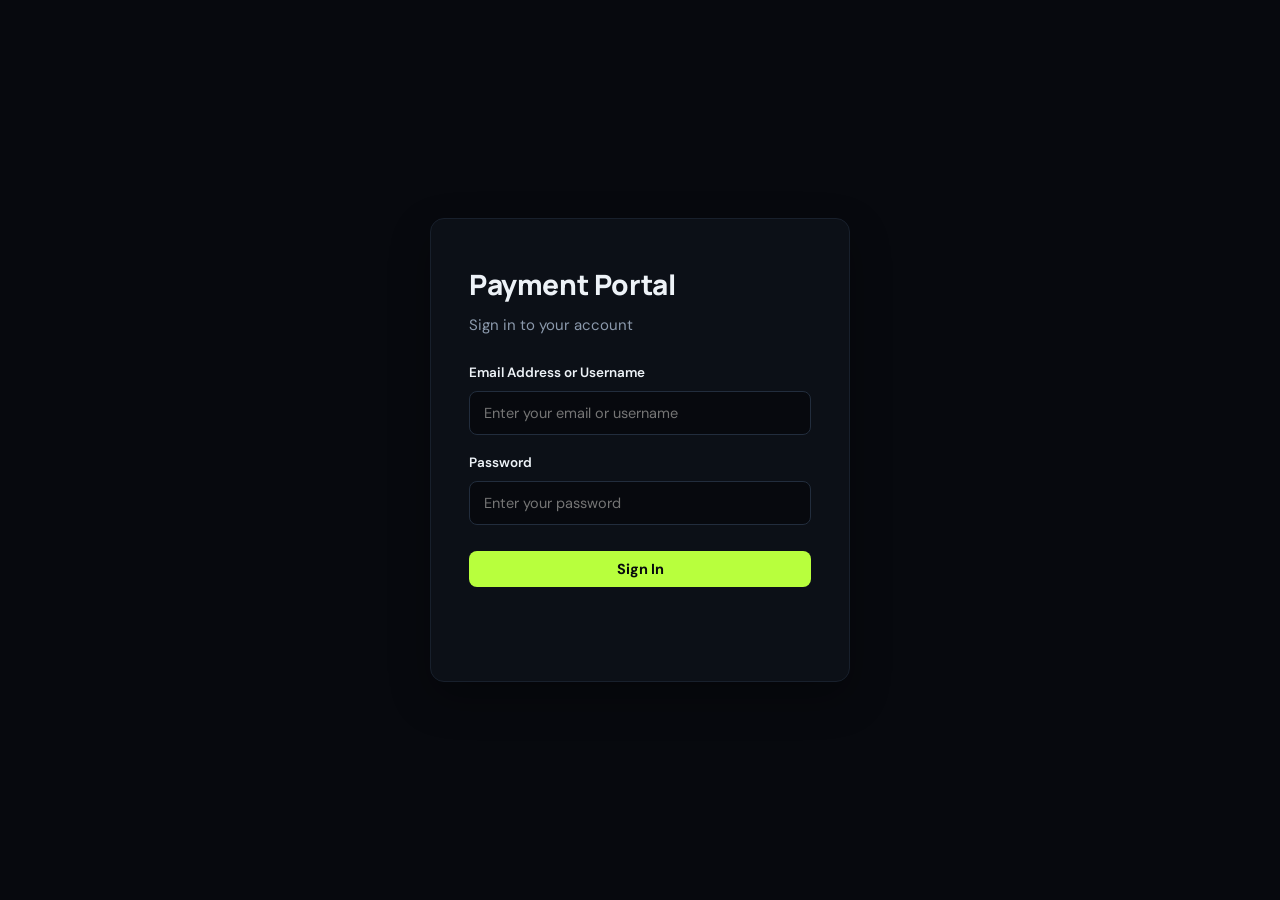
==== accounts.html @ 06a52ebf "Revert font to clean DM Sans/Manrope and increase font sizing across portal" ====
<!doctype html>
<html lang="en">
<head>
    <meta charset="utf-8">
    <meta name="viewport" content="width=device-width, initial-scale=1">
    <title>Accounts Handover | Payment Portal</title>
    <link rel="icon" type="image/svg+xml" href="favicon.svg">
    <link rel="alternate icon" href="favicon.ico">
    <link rel="stylesheet" href="assets/css/app.css?v=12">
    <script src="https://cdn.sheetjs.com/xlsx-latest/package/dist/xlsx.full.min.js"></script>
</head>
<body>
    <aside class="sidebar">
        <div class="brand">PAYMENT<span>PORTAL</span></div>
        <nav>
            <a href="dashboard.html">Dashboard</a>
            <a href="revenue.html">Revenue Overview</a>`n            <a href="entry.html">Payment Entry</a>
            <a href="reports.html">Payment Reports</a>
            <a href="agents.html">Agents</a>
            <a href="clients.html">Clients</a>
            <a class="active" href="accounts.html">Accounts</a>
            <a href="admin.html">Admin</a>
        </nav>
        <div class="sidebar-footer">
            <button id="themeToggleBtn" class="theme-toggle-btn" onclick="toggleTheme()">
                <span>Theme</span> <strong>Dark</strong>
            </button>
        </div>
    </aside>

    <main class="main">
        <header>
            <div>
                <p class="eyebrow">Finance</p>
                <h1>Accounts Handover & USDT Conversion Ledger</h1>
            </div>
            <div style="display:flex; gap:8px;">
                <input type="file" id="importAccountsFile" accept=".xlsx, .xls" style="display:none;">
                <button class="ghost" onclick="document.getElementById('importAccountsFile').click()">Import Ledger (.xlsx)</button>
                <button id="exportAccountsBtn" class="btn-excel">Export Ledger (.xlsx)</button>
            </div>
        </header>

        <!-- Seamless Metrics Strip (NO BOXES) -->
        <section class="grid" id="accountsKpis">
            <div class="stat"><small>Total Collected (INR)</small><strong id="totalInr">₹0.00</strong></div>
            <div class="stat"><small>Total USDT Collected</small><strong id="totalUsdt">0.00</strong></div>
            <div class="stat"><small>Cash Handed to Accounts</small><strong id="totalGiven" style="color:var(--danger)">₹0.00</strong></div>
            <div class="stat"><small>Remaining Cash Balance</small><strong id="balance">₹0.00</strong></div>
        </section>

        <!-- Handover Form -->
        <section class="panel">
            <div class="panel-head">
                <h2>Record Cash Handover to Accounts</h2>
            </div>
            <form id="cashForm" class="form-grid">
                <label>Handover Date<input name="date" type="date" required></label>
                <label>Cash Amount Given (INR)<input name="amount" type="number" step="0.01" required></label>
                <label class="wide">Reference / Remarks<input name="remarks" placeholder="Optional notes..."></label>
                <div class="wide" style="display:flex; align-items:center; gap:12px;">
                    <button type="submit" class="primary">Record Handover</button>
                    <span id="msg" style="color:var(--accent); font-weight:600;"></span>
                </div>
            </form>
        </section>

        <!-- Handover Ledger Table -->
        <section class="panel">
            <div class="panel-head">
                <h2>Handover History Ledger</h2>
            </div>
            <div class="table-wrap">
                <table>
                    <thead>
                        <tr>
                            <th>Date</th>
                            <th>Cash Amount (INR)</th>
                            <th>Reference / Remarks</th>
                            <th style="width:80px;">Action</th>
                        </tr>
                    </thead>
                    <tbody id="ledgerList"></tbody>
                </table>
            </div>
        </section>
    </main>

    <script src="assets/js/theme.js"></script>
    <script src="assets/js/api.js?v=10"></script>
    <script src="assets/js/auth.js?v=10"></script>
    <script src="assets/js/accounts.js?v=10"></script>
</body>
</html>
---- assets/css/app.css ----
@import url('https://fonts.googleapis.com/css2?family=DM+Sans:ital,wght@0,400;0,500;0,600;0,700;1,400;1,500&family=Manrope:wght@600;700;800&family=JetBrains+Mono:wght@500;600&display=swap');

:root {
    --bg: #07090e;
    --surface: #0c1017;
    --surface-hover: #10151f;
    --surface-active: #141b26;
    --line: #18202c;
    --line2: #222d3d;
    --border: #161e2a;
    --text: #edf2f7;
    --text-muted: #8b99ac;
    --text-dim: #5c6878;
    --accent: #b8ff3d;
    --accent-hover: #c8ff65;
    --accent-btn-text: #07090e;
    --danger: #ff4d4d;
    --warning: #f59e0b;
    --table-header-bg: #0d121b;
    --table-footer-bg: #0d121b;
    --table-footer-text: #edf2f7;
    --font-sans: 'DM Sans', -apple-system, BlinkMacSystemFont, 'Segoe UI', Roboto, Helvetica, Arial, sans-serif;
    --font-heading: 'Manrope', -apple-system, BlinkMacSystemFont, 'Segoe UI', Roboto, Helvetica, Arial, sans-serif;
    --font-mono: 'JetBrains Mono', monospace;
}

[data-theme="light"] {
    --bg: #f8fafc;
    --surface: #ffffff;
    --surface-hover: #f1f5f9;
    --surface-active: #e2e8f0;
    --line: #e2e8f0;
    --line2: #cbd5e1;
    --border: #e2e8f0;
    --text: #0f172a;
    --text-muted: #64748b;
    --text-dim: #94a3b8;
    --accent: #10b981;
    --accent-hover: #059669;
    --accent-btn-text: #ffffff;
    --danger: #e11d48;
    --warning: #d97706;
    --table-header-bg: #f8fafc;
    --table-footer-bg: #f1f5f9;
    --table-footer-text: #0f172a;
}

* {
    box-sizing: border-box;
    margin: 0;
    padding: 0;
}

html, body {
    width: 100%;
    max-width: 100vw;
    overflow-x: hidden !important;
    background: var(--bg);
    color: var(--text);
    font-family: var(--font-sans);
    font-size: 14.5px;
    font-weight: 400;
    line-height: 1.55;
    min-height: 100vh;
    -webkit-font-smoothing: antialiased;
    -moz-osx-font-smoothing: grayscale;
    text-rendering: optimizeLegibility;
}

/* Sidebar - Clean & Sharp */
.sidebar {
    position: fixed;
    top: 0;
    left: 0;
    bottom: 0;
    width: 230px;
    background: #080a0f;
    border-right: 1px solid var(--line);
    padding: 24px 14px;
    display: flex;
    flex-direction: column;
    z-index: 100;
}

[data-theme="light"] .sidebar {
    background: #ffffff;
    border-right: 1px solid #e2e8f0;
}

.brand {
    font-family: var(--font-heading);
    font-weight: 800;
    font-size: 16px;
    letter-spacing: -0.2px;
    color: var(--text);
    padding: 0 10px 18px;
    border-bottom: 1px solid var(--line);
}
    color: var(--text);
    padding: 0 10px 18px;
    border-bottom: 1px solid var(--line);
}

.brand span {
    color: var(--accent);
    margin-left: 4px;
}

.sidebar nav {
    margin-top: 18px;
    display: flex;
    flex-direction: column;
    gap: 2px;
    flex: 1;
}

.sidebar nav a {
    color: var(--text-muted);
    text-decoration: none;
    padding: 9px 12px;
    border-radius: 4px;
    font-weight: 500;
    font-size: 13px;
    transition: 0.12s;
    white-space: nowrap;
}

.sidebar nav a:hover {
    color: #ffffff;
    background: var(--surface-hover);
}

[data-theme="light"] .sidebar nav a {
    color: #475569;
}

[data-theme="light"] .sidebar nav a:hover {
    color: #0f172a;
    background: #f1f5f9;
}

.sidebar nav a.active {
    color: var(--accent);
    background: #0f141d;
    font-weight: 700;
}

[data-theme="light"] .sidebar nav a.active {
    color: #0f172a;
    background: #f1f5f9;
    font-weight: 700;
    border-left: 3px solid var(--accent);
}

.sidebar-footer {
    padding-top: 14px;
    border-top: 1px solid var(--line);
    display: flex;
    flex-direction: column;
    gap: 8px;
}

.theme-toggle-btn {
    display: flex;
    align-items: center;
    justify-content: space-between;
    width: 100%;
    padding: 8px 12px;
    background: transparent;
    border: 1px solid var(--line);
    color: var(--text-muted);
    border-radius: 4px;
    font-size: 11.5px;
    font-weight: 600;
    cursor: pointer;
    transition: 0.15s;
}

[data-theme="light"] .theme-toggle-btn {
    border-color: #cbd5e1;
    color: #475569;
}

.theme-toggle-btn:hover {
    color: var(--text);
    border-color: var(--line2);
}

/* Main Content Area */
.main {
    margin-left: 230px;
    padding: 28px 40px 60px;
    width: calc(100% - 230px);
    max-width: calc(100vw - 230px);
    min-height: 100vh;
    box-sizing: border-box;
}

.main header {
    display: flex;
    justify-content: space-between;
    align-items: flex-end;
    margin-bottom: 24px;
    padding-bottom: 16px;
    border-bottom: 1px solid var(--line);
    flex-wrap: wrap;
    gap: 14px;
}

.eyebrow {
    font-size: 10px;
    text-transform: uppercase;
    letter-spacing: 1.8px;
    font-weight: 700;
    color: var(--accent);
    margin-bottom: 2px;
}

h1 {
    font-family: var(--font-heading);
    font-size: 26px;
    font-weight: 800;
    letter-spacing: -0.4px;
    color: var(--text);
}

/* Minimalist Stat Strip (NO BOXES) */
.kpi-grid, .grid {
    display: flex;
    flex-wrap: wrap;
    background: transparent;
    border-top: 1px solid var(--line);
    border-bottom: 1px solid var(--line);
    padding: 16px 0;
    margin-bottom: 28px;
    gap: 0;
    width: 100%;
    max-width: 100%;
}

.kpi-card, .stat {
    flex: 1 1 180px;
    min-width: 160px;
    padding: 8px 20px;
    border-right: 1px solid var(--line);
    background: transparent !important;
    border-radius: 0 !important;
    box-shadow: none !important;
}

.kpi-card:last-child, .stat:last-child {
    border-right: none;
}

.kpi-card small, .stat small {
    display: block;
    color: var(--text-muted);
    font-size: 11.5px;
    font-weight: 700;
    text-transform: uppercase;
    letter-spacing: 1px;
    margin-bottom: 6px;
}

.kpi-card strong, .stat strong {
    display: block;
    font-family: var(--font-heading);
    font-size: 24px;
    font-weight: 800;
    color: var(--text);
    letter-spacing: -0.3px;
}

.kpi-card .kpi-sub {
    font-size: 12px;
    color: var(--text-dim);
    margin-top: 4px;
}

/* Minimal Filters Toolbar */
.filters {
    display: flex;
    align-items: center;
    gap: 10px;
    padding: 0 0 20px;
    margin-bottom: 16px;
    flex-wrap: wrap;
    width: 100%;
}

.filters label {
    font-size: 12.5px;
    font-weight: 600;
    color: var(--text-muted);
    display: flex;
    align-items: center;
    gap: 6px;
}

.filters select,
.filters input[type="date"],
.filters input[type="text"] {
    background: #090c12;
    border: 1px solid var(--line2);
    color: var(--text);
    padding: 8px 12px;
    border-radius: 5px;
    font-size: 13px;
    font-family: inherit;
    outline: none;
    min-width: 130px;
}

[data-theme="light"] .filters select,
[data-theme="light"] .filters input {
    background: #ffffff;
    border-color: #cbd5e1;
    color: #0f172a;
}

.filters select:focus,
.filters input:focus {
    border-color: var(--accent);
}

/* Clean Sharp Buttons */
button, .btn {
    display: inline-flex;
    align-items: center;
    justify-content: center;
    gap: 6px;
    height: 36px;
    padding: 0 16px;
    background: var(--accent);
    color: var(--accent-btn-text);
    border: 1px solid var(--accent);
    border-radius: 5px;
    font-weight: 700;
    font-size: 13px;
    font-family: inherit;
    cursor: pointer;
    transition: all 0.15s ease;
    text-decoration: none;
    white-space: nowrap;
    box-sizing: border-box;
    line-height: 1;
}

button:hover, .btn:hover {
    background: var(--accent-hover);
    border-color: var(--accent-hover);
}

button.ghost, .btn.ghost {
    background: #0d1117;
    border: 1px solid var(--line2);
    color: var(--text);
    font-weight: 600;
}

button.ghost:hover, .btn.ghost:hover {
    background: #151c27;
    color: #ffffff;
    border-color: #3b485d;
}

[data-theme="light"] button.ghost {
    background: #ffffff;
    border: 1px solid #cbd5e1;
    color: #334155;
    font-weight: 600;
    box-shadow: 0 1px 2px rgba(0, 0, 0, 0.04);
}

[data-theme="light"] button.ghost:hover {
    background: #f8fafc;
    border-color: #94a3b8;
    color: #0f172a;
}

button.primary, .btn.primary {
    background: var(--accent);
    color: var(--accent-btn-text);
    border: 1px solid var(--accent);
}

[data-theme="light"] button.primary {
    background: #10b981;
    color: #ffffff;
    border-color: #10b981;
    font-weight: 700;
    box-shadow: 0 1px 3px rgba(16, 185, 129, 0.2);
}

[data-theme="light"] button.primary:hover {
    background: #059669;
    border-color: #059669;
}

button.btn-excel {
    background: rgba(184, 255, 61, 0.12);
    border: 1px solid rgba(184, 255, 61, 0.4);
    color: var(--accent);
}

button.btn-excel:hover {
    background: rgba(184, 255, 61, 0.22);
}

[data-theme="light"] button.btn-excel {
    background: #10b981;
    border: 1px solid #10b981;
    color: #ffffff;
    box-shadow: 0 1px 3px rgba(16, 185, 129, 0.25);
}

[data-theme="light"] button.btn-excel:hover {
    background: #059669;
    border-color: #059669;
}

button.danger, .btn.danger {
    background: transparent;
    border-color: var(--danger);
    color: var(--danger);
}

button.danger:hover, .btn.danger:hover {
    background: var(--danger);
    color: #ffffff;
}

/* Hierarchy & Report Cards for Agents Directory */
.hierarchy-card {
    background: #090d14;
    border: 1px solid var(--line);
    border-radius: 6px;
    margin-bottom: 24px;
    padding: 18px 20px;
    transition: 0.15s;
}

[data-theme="light"] .hierarchy-card {
    background: #ffffff;
    border: 1px solid #e2e8f0;
    box-shadow: 0 1px 3px rgba(0,0,0,0.03);
}

.hierarchy-head {
    display: flex;
    justify-content: space-between;
    align-items: center;
    padding-bottom: 14px;
    border-bottom: 1px solid var(--line);
    margin-bottom: 16px;
    flex-wrap: wrap;
    gap: 12px;
}

[data-theme="light"] .hierarchy-head {
    border-bottom: 1px solid #f1f5f9;
}

.hierarchy-title {
    font-family: var(--font-heading);
    font-size: 15px;
    font-weight: 800;
    color: var(--text);
    display: flex;
    align-items: center;
    gap: 10px;
}

.hierarchy-meta {
    display: flex;
    align-items: center;
    gap: 14px;
    flex-wrap: wrap;
}

.hierarchy-meta-item {
    font-size: 12px;
    color: var(--text-muted);
}

.hierarchy-meta-item strong {
    color: var(--text);
    font-weight: 700;
}

.tl-subcard {
    background: #06080d;
    border: 1px solid var(--line);
    border-radius: 4px;
    padding: 14px 16px;
    margin-top: 14px;
}

[data-theme="light"] .tl-subcard {
    background: #f8fafc;
    border: 1px solid #e2e8f0;
}

.tl-subcard-head {
    display: flex;
    justify-content: space-between;
    align-items: center;
    margin-bottom: 10px;
    padding-bottom: 8px;
    border-bottom: 1px dashed var(--line);
    flex-wrap: wrap;
    gap: 8px;
}

[data-theme="light"] .tl-subcard-head {
    border-bottom: 1px dashed #cbd5e1;
}

/* Clean Panels */
.panel {
    background: transparent;
    border: none;
    padding: 0;
    margin-bottom: 32px;
    width: 100%;
    max-width: 100%;
    min-width: 0;
}

.panel-head {
    display: flex;
    justify-content: space-between;
    align-items: flex-end;
    margin-bottom: 12px;
    flex-wrap: wrap;
    gap: 8px;
}

.panel h2 {
    font-family: var(--font-heading);
    font-size: 13.5px;
    font-weight: 700;
    text-transform: uppercase;
    letter-spacing: 0.6px;
    color: var(--text);
}

.panel-sub {
    font-size: 11.5px;
    color: var(--text-dim);
}

/* Grid Layouts - Constrained & Non-Overflowing */
.two {
    display: grid;
    grid-template-columns: 1fr 1fr;
    gap: 24px;
    width: 100%;
    max-width: 100%;
    min-width: 0;
}

.two > * {
    min-width: 0;
    max-width: 100%;
}

/* Tables - Sleek & Scrollable with Zero Body Overflow */
.table-wrap {
    width: 100%;
    max-width: 100%;
    overflow-x: auto !important;
    -webkit-overflow-scrolling: touch;
    border: 1px solid var(--line);
    border-radius: 4px;
    background: #090c12;
    display: block;
}

.table-wrap::-webkit-scrollbar {
    height: 5px;
    width: 5px;
}

.table-wrap::-webkit-scrollbar-track {
    background: #090c12;
}

.table-wrap::-webkit-scrollbar-thumb {
    background: #1e2838;
    border-radius: 3px;
}

.table-wrap::-webkit-scrollbar-thumb:hover {
    background: var(--accent);
}

[data-theme="light"] .table-wrap {
    background: #ffffff;
    border: 1px solid #e2e8f0;
}

[data-theme="light"] .table-wrap::-webkit-scrollbar-track {
    background: #f8fafc;
}

[data-theme="light"] .table-wrap::-webkit-scrollbar-thumb {
    background: #cbd5e1;
}

table {
    width: 100%;
    border-collapse: collapse;
    font-size: 13.5px;
    text-align: left;
    white-space: nowrap;
}

thead {
    background: var(--table-header-bg);
    border-bottom: 1px solid var(--line);
}

th {
    padding: 12px 14px;
    font-size: 11px;
    font-weight: 700;
    text-transform: uppercase;
    letter-spacing: 0.8px;
    color: var(--text-muted);
}

[data-theme="light"] th {
    color: #475569;
}

td {
    padding: 11px 14px;
    border-bottom: 1px solid #121822;
    color: var(--text);
    font-size: 13.5px;
}

[data-theme="light"] td {
    border-bottom: 1px solid #f1f5f9;
    color: #0f172a;
}

tbody tr:last-child td {
    border-bottom: none;
}

tbody tr:hover {
    background: #0f1520;
}

[data-theme="light"] tbody tr:hover {
    background: #f8fafc;
}

tfoot tr {
    background: var(--table-footer-bg) !important;
    font-weight: 700;
    border-top: 1px solid var(--line);
}

tfoot td {
    border-bottom: none;
    color: var(--table-footer-text) !important;
}

/* Status Indicators */
.status-met {
    color: var(--accent);
    font-weight: 700;
    font-size: 11.5px;
}

.status-behind {
    color: var(--danger);
    font-weight: 700;
    font-size: 11.5px;
}

.status-progress {
    color: var(--warning);
    font-weight: 700;
    font-size: 11.5px;
}

.status-none {
    color: var(--text-dim);
    font-weight: 500;
    font-size: 11.5px;
}

/* Segmented Tabs Control for Tables */
.section-tabs {
    display: inline-flex;
    align-items: center;
    gap: 6px;
    margin-bottom: 20px;
    background: #090c12;
    border: 1px solid var(--line);
    padding: 4px;
    border-radius: 6px;
    overflow-x: auto;
    max-width: 100%;
}

[data-theme="light"] .section-tabs {
    background: #f1f5f9;
    border: 1px solid #cbd5e1;
}

.tab-btn {
    background: transparent;
    border: 1px solid transparent;
    color: var(--text-muted);
    padding: 6px 14px;
    height: 32px;
    font-size: 12px;
    font-weight: 600;
    border-radius: 4px;
    cursor: pointer;
    transition: all 0.15s ease;
    white-space: nowrap;
    display: inline-flex;
    align-items: center;
    justify-content: center;
    box-shadow: none;
    outline: none;
}

.tab-btn:hover {
    color: var(--text);
    background: var(--surface-hover);
}

.tab-btn.active {
    color: var(--accent) !important;
    background: #141d2b !important;
    border-color: rgba(184, 255, 61, 0.3) !important;
    font-weight: 700;
}

[data-theme="light"] .tab-btn.active {
    color: #059669 !important;
    background: #ffffff !important;
    border-color: #a7f3d0 !important;
    box-shadow: 0 1px 2px rgba(0,0,0,0.05);
}

/* Forms */
.form-grid {
    display: grid;
    grid-template-columns: repeat(auto-fit, minmax(200px, 1fr));
    gap: 14px;
    background: #090c12;
    border: 1px solid var(--line);
    border-radius: 4px;
    padding: 18px;
    width: 100%;
    max-width: 100%;
}

[data-theme="light"] .form-grid {
    background: #ffffff;
    border: 1px solid #e2e8f0;
}

.form-grid label {
    display: flex;
    flex-direction: column;
    gap: 6px;
    color: var(--text-muted);
    font-size: 13px;
    font-weight: 600;
    min-width: 0;
}

input, select, textarea {
    width: 100%;
    max-width: 100%;
    background: #05070a;
    border: 1px solid var(--line2);
    color: var(--text);
    padding: 10px 13px;
    border-radius: 6px;
    font-family: inherit;
    font-size: 13.5px;
    outline: none;
    transition: 0.12s;
}

/* Fix Browser Autofill */
input:-webkit-autofill,
input:-webkit-autofill:hover, 
input:-webkit-autofill:focus,
input:-webkit-autofill:active {
    -webkit-box-shadow: 0 0 0 30px #05070a inset !important;
    -webkit-text-fill-color: #edf2f7 !important;
    caret-color: #edf2f7 !important;
    transition: background-color 5000s ease-in-out 0s;
}

[data-theme="light"] input:-webkit-autofill,
[data-theme="light"] input:-webkit-autofill:hover,
[data-theme="light"] input:-webkit-autofill:focus {
    -webkit-box-shadow: 0 0 0 30px #ffffff inset !important;
    -webkit-text-fill-color: #0f172a !important;
    caret-color: #0f172a !important;
}

[data-theme="light"] input,
[data-theme="light"] select,
[data-theme="light"] textarea {
    background: #ffffff;
    border-color: #cbd5e1;
    color: #0f172a;
}

input:focus, select:focus, textarea:focus {
    border-color: var(--accent);
}

input[readonly] {
    background: #0d121b;
    color: var(--text-muted);
    cursor: not-allowed;
}

[data-theme="light"] input[readonly] {
    background: #f1f5f9;
    color: #64748b;
}

textarea {
    min-height: 70px;
    resize: vertical;
}

.wide {
    grid-column: 1 / -1;
}

input[type="date"]::-webkit-calendar-picker-indicator {
    filter: invert(1);
    opacity: 0.75;
    cursor: pointer;
}

[data-theme="light"] input[type="date"]::-webkit-calendar-picker-indicator {
    filter: invert(0);
}

/* Pagination Bar */
.pagination-bar {
    display: flex;
    justify-content: space-between;
    align-items: center;
    padding: 10px 14px;
    background: #0d121b;
    border: 1px solid var(--line);
    border-top: none;
    border-radius: 0 0 4px 4px;
    flex-wrap: wrap;
    gap: 10px;
}

[data-theme="light"] .pagination-bar {
    background: #f8fafc;
    border: 1px solid #e2e8f0;
    border-top: none;
}

.pagination-controls {
    display: flex;
    gap: 6px;
    align-items: center;
}

.pagination-controls button {
    padding: 5px 10px;
    font-size: 11px;
}

/* Robust Responsive Breakpoints (Zero Overflow Guarantee) */
@media (max-width: 1200px) {
    .two {
        grid-template-columns: 1fr;
        gap: 20px;
    }
}

@media (max-width: 900px) {
    .sidebar {
        position: static;
        width: 100%;
        height: auto;
        padding: 14px 16px;
        border-right: none;
        border-bottom: 1px solid var(--line);
    }
    .sidebar nav {
        flex-direction: row;
        flex-wrap: nowrap;
        overflow-x: auto;
        padding-bottom: 4px;
        margin-top: 12px;
        gap: 6px;
    }
    .sidebar nav a {
        padding: 6px 10px;
        font-size: 12px;
    }
    .main {
        margin-left: 0;
        width: 100%;
        max-width: 100vw;
        padding: 20px 16px 40px;
    }
    .kpi-grid, .grid {
        flex-direction: column;
        border: none;
        gap: 10px;
        padding: 0;
    }
    .kpi-card, .stat {
        border: 1px solid var(--line);
        border-radius: 4px !important;
        padding: 12px 14px;
        min-width: 100%;
    }
}
#db-warning-banner { display: none !important; visibility: hidden !important; height: 0 !important; overflow: hidden !important; }

/* Pagination Styles */
.pagination-btn { background: var(--bg-lighter); color: var(--text-muted); border: 1px solid var(--border); padding: 5px 12px; border-radius: 4px; cursor: pointer; transition: all 0.2s; font-size: 13px; font-weight: 500; }
.pagination-btn:hover { background: var(--border); color: var(--text); }
.pagination-btn.active { background: var(--accent); color: white; border-color: var(--accent); }
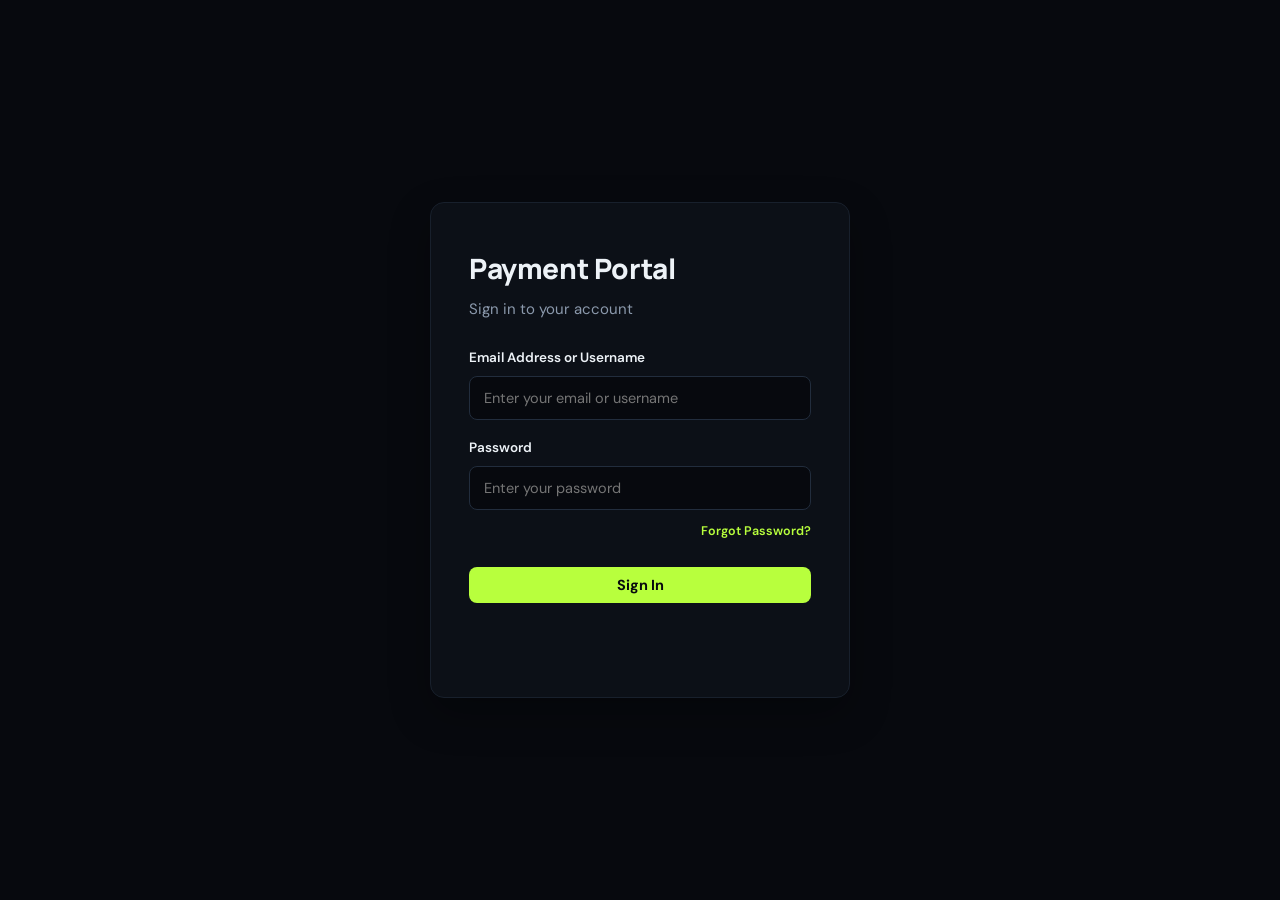
==== commit d9d4d41d: "first commit" ====
--- a/accounts.html
+++ b/accounts.html
@@ -6,7 +6,7 @@
     <title>Accounts Handover | Payment Portal</title>
     <link rel="icon" type="image/svg+xml" href="favicon.svg">
     <link rel="alternate icon" href="favicon.ico">
-    <link rel="stylesheet" href="assets/css/app.css?v=12">
+    <link rel="stylesheet" href="assets/css/app.css?v=18">
     <script src="https://cdn.sheetjs.com/xlsx-latest/package/dist/xlsx.full.min.js"></script>
 </head>
 <body>
@@ -14,7 +14,8 @@
         <div class="brand">PAYMENT<span>PORTAL</span></div>
         <nav>
             <a href="dashboard.html">Dashboard</a>
-            <a href="revenue.html">Revenue Overview</a>`n            <a href="entry.html">Payment Entry</a>
+            <a href="revenue.html">Revenue Overview</a>
+            <a href="entry.html">Payment Entry</a>
             <a href="reports.html">Payment Reports</a>
             <a href="agents.html">Agents</a>
             <a href="clients.html">Clients</a>
@@ -87,8 +88,8 @@
     </main>
 
     <script src="assets/js/theme.js"></script>
-    <script src="assets/js/api.js?v=10"></script>
-    <script src="assets/js/auth.js?v=10"></script>
-    <script src="assets/js/accounts.js?v=10"></script>
+    <script src="assets/js/api.js?v=18"></script>
+    <script src="assets/js/auth.js?v=18"></script>
+    <script src="assets/js/accounts.js?v=18"></script>
 </body>
 </html>
--- a/assets/css/app.css
+++ b/assets/css/app.css
@@ -73,13 +73,14 @@
     top: 0;
     left: 0;
     bottom: 0;
-    width: 230px;
+    width: 225px;
     background: #080a0f;
     border-right: 1px solid var(--line);
     padding: 24px 14px;
     display: flex;
     flex-direction: column;
     z-index: 100;
+    box-sizing: border-box;
 }
 
 [data-theme="light"] .sidebar {
@@ -92,10 +93,6 @@
     font-weight: 800;
     font-size: 16px;
     letter-spacing: -0.2px;
-    color: var(--text);
-    padding: 0 10px 18px;
-    border-bottom: 1px solid var(--line);
-}
     color: var(--text);
     padding: 0 10px 18px;
     border-bottom: 1px solid var(--line);
@@ -158,6 +155,16 @@
     display: flex;
     flex-direction: column;
     gap: 8px;
+    width: 100%;
+    box-sizing: border-box;
+}
+
+.sidebar-footer .user-info-text {
+    overflow: hidden;
+    text-overflow: ellipsis;
+    white-space: nowrap;
+    width: 100%;
+    display: block;
 }
 
 .theme-toggle-btn {
@@ -188,10 +195,10 @@
 
 /* Main Content Area */
 .main {
-    margin-left: 230px;
-    padding: 28px 40px 60px;
-    width: calc(100% - 230px);
-    max-width: calc(100vw - 230px);
+    margin-left: 225px;
+    padding: 24px 30px 60px;
+    width: calc(100% - 225px);
+    max-width: calc(100vw - 225px);
     min-height: 100vh;
     box-sizing: border-box;
 }
@@ -224,41 +231,43 @@
     color: var(--text);
 }
 
-/* Minimalist Stat Strip (NO BOXES) */
+/* Modern Dashboard KPI Cards */
 .kpi-grid, .grid {
-    display: flex;
-    flex-wrap: wrap;
-    background: transparent;
-    border-top: 1px solid var(--line);
-    border-bottom: 1px solid var(--line);
-    padding: 16px 0;
-    margin-bottom: 28px;
-    gap: 0;
+    display: grid;
+    grid-template-columns: repeat(4, 1fr);
+    gap: 16px;
+    padding: 0;
+    margin-bottom: 24px;
     width: 100%;
     max-width: 100%;
+    box-sizing: border-box;
 }
 
 .kpi-card, .stat {
-    flex: 1 1 180px;
-    min-width: 160px;
-    padding: 8px 20px;
-    border-right: 1px solid var(--line);
-    background: transparent !important;
-    border-radius: 0 !important;
-    box-shadow: none !important;
-}
-
-.kpi-card:last-child, .stat:last-child {
-    border-right: none;
+    background: var(--surface) !important;
+    border: 1px solid var(--border) !important;
+    border-radius: 8px !important;
+    padding: 18px 20px !important;
+    box-shadow: 0 1px 3px rgba(0, 0, 0, 0.04) !important;
+    box-sizing: border-box;
+    min-width: 0;
+    display: flex;
+    flex-direction: column;
+    justify-content: center;
+    transition: border-color 0.15s ease;
+}
+
+.kpi-card:hover, .stat:hover {
+    border-color: var(--line2) !important;
 }
 
 .kpi-card small, .stat small {
     display: block;
     color: var(--text-muted);
-    font-size: 11.5px;
+    font-size: 11px;
     font-weight: 700;
     text-transform: uppercase;
-    letter-spacing: 1px;
+    letter-spacing: 0.8px;
     margin-bottom: 6px;
 }
 
@@ -269,32 +278,39 @@
     font-weight: 800;
     color: var(--text);
     letter-spacing: -0.3px;
+    line-height: 1.2;
 }
 
 .kpi-card .kpi-sub {
     font-size: 12px;
     color: var(--text-dim);
-    margin-top: 4px;
-}
-
-/* Minimal Filters Toolbar */
+    margin-top: 6px;
+}
+
+/* Polished Filters Toolbar */
 .filters {
     display: flex;
     align-items: center;
-    gap: 10px;
-    padding: 0 0 20px;
-    margin-bottom: 16px;
+    gap: 10px 14px;
+    padding: 14px 18px;
+    margin-bottom: 24px;
+    background: var(--surface);
+    border: 1px solid var(--border);
+    border-radius: 8px;
+    box-shadow: 0 1px 3px rgba(0, 0, 0, 0.04);
     flex-wrap: wrap;
     width: 100%;
+    box-sizing: border-box;
 }
 
 .filters label {
-    font-size: 12.5px;
+    font-size: 12px;
     font-weight: 600;
     color: var(--text-muted);
     display: flex;
     align-items: center;
     gap: 6px;
+    white-space: nowrap;
 }
 
 .filters select,
@@ -303,12 +319,14 @@
     background: #090c12;
     border: 1px solid var(--line2);
     color: var(--text);
-    padding: 8px 12px;
+    padding: 6px 10px;
     border-radius: 5px;
-    font-size: 13px;
+    font-size: 12.5px;
     font-family: inherit;
     outline: none;
-    min-width: 130px;
+    min-width: 115px;
+    height: 35px;
+    box-sizing: border-box;
 }
 
 [data-theme="light"] .filters select,
@@ -321,6 +339,13 @@
 .filters select:focus,
 .filters input:focus {
     border-color: var(--accent);
+}
+
+.filters button,
+.filters .btn {
+    height: 35px;
+    padding: 0 14px;
+    font-size: 12.5px;
 }
 
 /* Clean Sharp Buttons */
@@ -516,38 +541,93 @@
     border-bottom: 1px dashed #cbd5e1;
 }
 
-/* Clean Panels */
+/* Clean Dashboard Card Panels */
 .panel {
-    background: transparent;
-    border: none;
-    padding: 0;
-    margin-bottom: 32px;
+    background: var(--surface);
+    border: 1px solid var(--border);
+    border-radius: 8px;
+    margin-bottom: 24px;
     width: 100%;
     max-width: 100%;
     min-width: 0;
+    box-sizing: border-box;
+    overflow: hidden;
+    box-shadow: 0 1px 3px rgba(0, 0, 0, 0.04);
 }
 
 .panel-head {
     display: flex;
     justify-content: space-between;
-    align-items: flex-end;
-    margin-bottom: 12px;
+    align-items: center;
+    padding: 16px 20px;
+    background: var(--surface);
+    border-bottom: 1px solid var(--line);
     flex-wrap: wrap;
-    gap: 8px;
+    gap: 12px;
+    width: 100%;
+    box-sizing: border-box;
+}
+
+.panel-head-search {
+    display: flex;
+    align-items: center;
+    width: 100%;
+    max-width: 260px;
+    margin: 0;
+}
+
+.panel-head-search input {
+    width: 100%;
+    height: 34px;
+    padding: 6px 12px;
+    background: var(--bg);
+    border: 1px solid var(--line2);
+    border-radius: 6px;
+    color: var(--text);
+    font-size: 12.5px;
+    box-sizing: border-box;
+    outline: none;
+    font-family: inherit;
+    transition: border-color 0.15s ease;
+}
+
+[data-theme="light"] .panel-head-search input {
+    background: #ffffff;
+    border-color: #cbd5e1;
+    color: #0f172a;
+}
+
+.panel-head-search input:focus {
+    border-color: var(--accent);
 }
 
 .panel h2 {
     font-family: var(--font-heading);
-    font-size: 13.5px;
-    font-weight: 700;
-    text-transform: uppercase;
-    letter-spacing: 0.6px;
-    color: var(--text);
+    font-size: 14.5px;
+    font-weight: 700;
+    letter-spacing: -0.2px;
+    color: var(--text);
+    margin: 0;
 }
 
 .panel-sub {
-    font-size: 11.5px;
-    color: var(--text-dim);
+    font-size: 12px;
+    color: var(--text-muted);
+    margin-top: 2px;
+}
+
+/* Bifurcation Grid (Side-by-side on desktop/laptop, stacked on mobile/tablet) */
+.bifurcation-grid {
+    display: grid;
+    grid-template-columns: repeat(auto-fit, minmax(min(100%, 460px), 1fr));
+    gap: 20px;
+    margin-bottom: 24px;
+    width: 100%;
+    box-sizing: border-box;
+}
+
+.bifurcation-grid .panel {
+    margin-bottom: 0;
 }
 
 /* Grid Layouts - Constrained & Non-Overflowing */
@@ -565,16 +645,17 @@
     max-width: 100%;
 }
 
-/* Tables - Sleek & Scrollable with Zero Body Overflow */
+/* Tables - Sleek, Contained Modern Dashboard UI */
 .table-wrap {
     width: 100%;
     max-width: 100%;
     overflow-x: auto !important;
     -webkit-overflow-scrolling: touch;
-    border: 1px solid var(--line);
-    border-radius: 4px;
-    background: #090c12;
+    border: none;
+    border-radius: 0;
+    background: var(--surface);
     display: block;
+    box-sizing: border-box;
 }
 
 .table-wrap::-webkit-scrollbar {
@@ -583,21 +664,16 @@
 }
 
 .table-wrap::-webkit-scrollbar-track {
-    background: #090c12;
+    background: var(--surface);
 }
 
 .table-wrap::-webkit-scrollbar-thumb {
-    background: #1e2838;
+    background: var(--line2);
     border-radius: 3px;
 }
 
 .table-wrap::-webkit-scrollbar-thumb:hover {
     background: var(--accent);
-}
-
-[data-theme="light"] .table-wrap {
-    background: #ffffff;
-    border: 1px solid #e2e8f0;
 }
 
 [data-theme="light"] .table-wrap::-webkit-scrollbar-track {
@@ -614,31 +690,38 @@
     font-size: 13.5px;
     text-align: left;
     white-space: nowrap;
+    font-variant-numeric: tabular-nums;
 }
 
 thead {
     background: var(--table-header-bg);
-    border-bottom: 1px solid var(--line);
 }
 
 th {
-    padding: 12px 14px;
+    padding: 12px 16px;
     font-size: 11px;
     font-weight: 700;
     text-transform: uppercase;
     letter-spacing: 0.8px;
     color: var(--text-muted);
+    border: none;
+    border-bottom: 1px solid var(--line);
+    box-sizing: border-box;
 }
 
 [data-theme="light"] th {
     color: #475569;
+    border-bottom: 1px solid #e2e8f0;
 }
 
 td {
-    padding: 11px 14px;
-    border-bottom: 1px solid #121822;
+    padding: 13px 16px;
+    border: none;
+    border-bottom: 1px solid var(--line);
     color: var(--text);
     font-size: 13.5px;
+    vertical-align: middle;
+    box-sizing: border-box;
 }
 
 [data-theme="light"] td {
@@ -651,22 +734,149 @@
 }
 
 tbody tr:hover {
-    background: #0f1520;
-}
-
-[data-theme="light"] tbody tr:hover {
-    background: #f8fafc;
+    background: var(--surface-hover);
 }
 
 tfoot tr {
     background: var(--table-footer-bg) !important;
     font-weight: 700;
-    border-top: 1px solid var(--line);
 }
 
 tfoot td {
-    border-bottom: none;
+    border: none;
+    border-top: 2px solid var(--line2);
+    padding: 13px 16px;
     color: var(--table-footer-text) !important;
+    box-sizing: border-box;
+    font-weight: 700;
+}
+
+[data-theme="light"] tfoot td {
+    color: #0f172a !important;
+    border-top: 2px solid #cbd5e1;
+}
+
+/* 7-Column Matched Layout for Ops Managers and Team Leaders Tables */
+.table-ops, .table-tls {
+    table-layout: fixed;
+    width: 100%;
+    min-width: 1040px;
+    box-sizing: border-box;
+}
+
+.table-ops th:nth-child(1), .table-ops td:nth-child(1),
+.table-tls th:nth-child(1), .table-tls td:nth-child(1) { width: 4%; min-width: 44px; text-align: center; }
+
+.table-ops th:nth-child(2), .table-ops td:nth-child(2),
+.table-tls th:nth-child(2), .table-tls td:nth-child(2) { width: 22%; text-align: left; }
+
+.table-ops th:nth-child(3), .table-ops td:nth-child(3),
+.table-tls th:nth-child(3), .table-tls td:nth-child(3) { width: 16%; text-align: left; }
+
+.table-ops th:nth-child(4), .table-ops td:nth-child(4),
+.table-tls th:nth-child(4), .table-tls td:nth-child(4) { width: 14%; text-align: right; white-space: nowrap; }
+
+.table-ops th:nth-child(5), .table-ops td:nth-child(5),
+.table-tls th:nth-child(5), .table-tls td:nth-child(5) { width: 11%; text-align: right; white-space: nowrap; }
+
+.table-ops th:nth-child(6), .table-ops td:nth-child(6),
+.table-tls th:nth-child(6), .table-tls td:nth-child(6) { width: 11%; text-align: right; white-space: nowrap; }
+
+.table-ops th:nth-child(7), .table-ops td:nth-child(7),
+.table-tls th:nth-child(7), .table-tls td:nth-child(7) { width: 22%; min-width: 260px; text-align: left; }
+
+/* 6-Column Layout for Agents Performance Table */
+.table-agents {
+    table-layout: fixed;
+    width: 100%;
+    min-width: 880px;
+    box-sizing: border-box;
+}
+.table-agents th:nth-child(1), .table-agents td:nth-child(1) { width: 5%; min-width: 48px; text-align: center; }
+.table-agents th:nth-child(2), .table-agents td:nth-child(2) { width: 10%; min-width: 95px; text-align: left; font-family: var(--font-mono); font-size: 12.5px; }
+.table-agents th:nth-child(3), .table-agents td:nth-child(3) { width: 28%; text-align: left; }
+.table-agents th:nth-child(4), .table-agents td:nth-child(4) { width: 21%; text-align: left; }
+.table-agents th:nth-child(5), .table-agents td:nth-child(5) { width: 18%; text-align: right; white-space: nowrap; }
+.table-agents th:nth-child(6), .table-agents td:nth-child(6) { width: 18%; text-align: right; white-space: nowrap; }
+
+/* 4-Column Layout for Company and Payment Mode Bifurcation Tables */
+.table-company, .table-mode {
+    table-layout: fixed;
+    width: 100%;
+    min-width: 480px;
+    box-sizing: border-box;
+}
+.table-company th:nth-child(1), .table-company td:nth-child(1),
+.table-mode th:nth-child(1), .table-mode td:nth-child(1) { width: 36%; text-align: left; }
+
+.table-company th:nth-child(2), .table-company td:nth-child(2),
+.table-mode th:nth-child(2), .table-mode td:nth-child(2) { width: 22%; text-align: right; white-space: nowrap; }
+
+.table-company th:nth-child(3), .table-company td:nth-child(3),
+.table-mode th:nth-child(3), .table-mode td:nth-child(3) { width: 24%; text-align: right; white-space: nowrap; }
+
+.table-company th:nth-child(4), .table-company td:nth-child(4),
+.table-mode th:nth-child(4), .table-mode td:nth-child(4) { width: 18%; text-align: center; }
+
+/* 16-Column Dedicated Layout for Payment Reports Sheet */
+.table-reports {
+    table-layout: auto;
+    width: 100%;
+    min-width: 1980px;
+    box-sizing: border-box;
+}
+.table-reports th, .table-reports td {
+    white-space: nowrap;
+    overflow: visible;
+}
+.table-reports th:nth-child(1), .table-reports td:nth-child(1) { width: 55px; min-width: 55px; text-align: center; color: var(--text-muted); }
+.table-reports th:nth-child(2), .table-reports td:nth-child(2) { width: 105px; min-width: 105px; text-align: left; }
+.table-reports th:nth-child(3), .table-reports td:nth-child(3) { width: 110px; min-width: 110px; text-align: left; font-family: var(--font-mono); font-size: 12px; }
+.table-reports th:nth-child(4), .table-reports td:nth-child(4) { width: 170px; min-width: 170px; text-align: left; }
+.table-reports th:nth-child(5), .table-reports td:nth-child(5) { width: 160px; min-width: 160px; text-align: left; }
+.table-reports th:nth-child(6), .table-reports td:nth-child(6) { width: 200px; min-width: 200px; text-align: left; }
+.table-reports th:nth-child(7), .table-reports td:nth-child(7) { width: 180px; min-width: 180px; text-align: left; }
+.table-reports th:nth-child(8), .table-reports td:nth-child(8) { width: 130px; min-width: 130px; text-align: left; }
+.table-reports th:nth-child(9), .table-reports td:nth-child(9) { width: 110px; min-width: 110px; text-align: center; }
+.table-reports th:nth-child(10), .table-reports td:nth-child(10) { width: 110px; min-width: 110px; text-align: right; white-space: nowrap; }
+.table-reports th:nth-child(11), .table-reports td:nth-child(11) { width: 140px; min-width: 140px; text-align: right; font-weight: 700; color: var(--accent); white-space: nowrap; }
+.table-reports th:nth-child(12), .table-reports td:nth-child(12) { width: 85px; min-width: 85px; text-align: center; }
+.table-reports th:nth-child(13), .table-reports td:nth-child(13) { width: 160px; min-width: 160px; text-align: left; }
+.table-reports th:nth-child(14), .table-reports td:nth-child(14) { width: 130px; min-width: 130px; text-align: left; }
+.table-reports th:nth-child(15), .table-reports td:nth-child(15) { width: 155px; min-width: 155px; text-align: left; font-size: 11.5px; color: var(--text-muted); }
+.table-reports th:nth-child(16), .table-reports td:nth-child(16) { width: 90px; min-width: 90px; text-align: center; }
+
+/* Compact Balanced Layout for Admin Tables (Prevents extreme horizontal voids) */
+.table-users {
+    table-layout: fixed;
+    width: 100%;
+    box-sizing: border-box;
+}
+.table-users th:nth-child(1), .table-users td:nth-child(1) { width: 26%; text-align: left; }
+.table-users th:nth-child(2), .table-users td:nth-child(2) { width: 36%; text-align: left; }
+.table-users th:nth-child(3), .table-users td:nth-child(3) { width: 24%; text-align: left; }
+.table-users th:nth-child(4), .table-users td:nth-child(4) { width: 14%; text-align: center; }
+
+.table-targets {
+    table-layout: fixed;
+    width: 100%;
+    box-sizing: border-box;
+}
+.table-targets th:nth-child(1), .table-targets td:nth-child(1) { width: 22%; text-align: left; }
+.table-targets th:nth-child(2), .table-targets td:nth-child(2) { width: 38%; text-align: left; }
+.table-targets th:nth-child(3), .table-targets td:nth-child(3) { width: 26%; text-align: right; }
+.table-targets th:nth-child(4), .table-targets td:nth-child(4) { width: 14%; text-align: center; }
+
+.header-meta {
+    display: flex;
+    flex-direction: column;
+    align-items: flex-end;
+    gap: 4px;
+    background: var(--surface);
+    border: 1px solid var(--border);
+    padding: 8px 14px;
+    border-radius: 6px;
+    box-shadow: 0 1px 3px rgba(0, 0, 0, 0.04);
 }
 
 /* Status Indicators */
@@ -762,6 +972,11 @@
     padding: 18px;
     width: 100%;
     max-width: 100%;
+    overflow: visible !important;
+}
+
+.panel.form-grid {
+    overflow: visible !important;
 }
 
 [data-theme="light"] .form-grid {
@@ -854,6 +1069,214 @@
     filter: invert(0);
 }
 
+/* Google Omnibox / Search-style Suggestion Dropdown */
+.omni-input-wrap {
+    position: relative;
+    width: 100%;
+}
+
+.omni-dropdown {
+    position: absolute;
+    top: calc(100% + 4px);
+    left: 0;
+    right: 0;
+    background: #0c1017;
+    border: 1px solid var(--line2);
+    border-radius: 8px;
+    box-shadow: 0 14px 35px rgba(0, 0, 0, 0.45), 0 0 0 1px rgba(255, 255, 255, 0.05);
+    max-height: 290px;
+    overflow-y: auto;
+    overflow-x: hidden;
+    z-index: 1000;
+    display: none;
+}
+
+[data-theme="light"] .omni-dropdown {
+    background: #ffffff;
+    border-color: #cbd5e1;
+    box-shadow: 0 12px 28px rgba(0, 0, 0, 0.12), 0 0 0 1px rgba(0, 0, 0, 0.04);
+}
+
+.omni-dropdown.show {
+    display: block;
+}
+
+.omni-dropdown::-webkit-scrollbar {
+    width: 6px;
+}
+.omni-dropdown::-webkit-scrollbar-track {
+    background: transparent;
+}
+.omni-dropdown::-webkit-scrollbar-thumb {
+    background: var(--line2);
+    border-radius: 3px;
+}
+
+.omni-item {
+    display: flex;
+    align-items: center;
+    justify-content: space-between;
+    padding: 9px 12px;
+    cursor: pointer;
+    gap: 10px;
+    border-bottom: 1px solid rgba(255, 255, 255, 0.04);
+    transition: background 0.12s ease;
+    user-select: none;
+}
+
+[data-theme="light"] .omni-item {
+    border-bottom: 1px solid #f1f5f9;
+}
+
+.omni-item:last-child {
+    border-bottom: none;
+}
+
+.omni-item:hover,
+.omni-item.active {
+    background: #151d2a;
+}
+
+[data-theme="light"] .omni-item:hover,
+[data-theme="light"] .omni-item.active {
+    background: #f1f5f9;
+}
+
+.omni-item-left {
+    display: flex;
+    align-items: center;
+    gap: 10px;
+    min-width: 0;
+    flex: 1;
+}
+
+.omni-icon {
+    display: inline-flex;
+    align-items: center;
+    justify-content: center;
+    width: 28px;
+    height: 28px;
+    border-radius: 50%;
+    background: rgba(255, 255, 255, 0.06);
+    color: var(--text-muted);
+    flex-shrink: 0;
+    transition: 0.12s ease;
+}
+
+[data-theme="light"] .omni-icon {
+    background: #e2e8f0;
+    color: #475569;
+}
+
+.omni-item:hover .omni-icon,
+.omni-item.active .omni-icon {
+    background: rgba(184, 255, 61, 0.15);
+    color: var(--accent);
+}
+
+[data-theme="light"] .omni-item:hover .omni-icon,
+[data-theme="light"] .omni-item.active .omni-icon {
+    background: rgba(16, 185, 129, 0.15);
+    color: var(--accent);
+}
+
+.omni-text {
+    display: flex;
+    flex-direction: column;
+    gap: 2px;
+    min-width: 0;
+}
+
+.omni-primary {
+    font-size: 13px;
+    font-weight: 600;
+    color: var(--text);
+    white-space: nowrap;
+    overflow: hidden;
+    text-overflow: ellipsis;
+}
+
+.omni-match {
+    color: var(--accent);
+    font-weight: 700;
+}
+
+[data-theme="light"] .omni-match {
+    color: var(--accent);
+    font-weight: 700;
+}
+
+.omni-sub {
+    font-size: 11.5px;
+    color: var(--text-muted);
+    display: flex;
+    align-items: center;
+    gap: 6px;
+    white-space: nowrap;
+    overflow: hidden;
+    text-overflow: ellipsis;
+}
+
+.omni-ecode-badge {
+    display: inline-block;
+    padding: 1px 5px;
+    border-radius: 3px;
+    background: rgba(255, 255, 255, 0.08);
+    color: var(--text);
+    font-family: var(--font-mono);
+    font-size: 11px;
+    font-weight: 600;
+}
+
+[data-theme="light"] .omni-ecode-badge {
+    background: #e2e8f0;
+    color: #0f172a;
+}
+
+.omni-dot {
+    color: var(--text-dim);
+}
+
+.omni-phone {
+    font-size: 11.5px;
+    color: var(--text-muted);
+    font-family: var(--font-mono);
+}
+
+.omni-item-right {
+    flex-shrink: 0;
+    display: flex;
+    align-items: center;
+}
+
+.omni-action {
+    font-size: 11px;
+    color: var(--text-dim);
+    font-weight: 500;
+    opacity: 0;
+    transition: opacity 0.12s ease;
+    padding: 2px 6px;
+    border-radius: 4px;
+    background: rgba(255, 255, 255, 0.05);
+}
+
+[data-theme="light"] .omni-action {
+    background: #e2e8f0;
+}
+
+.omni-item:hover .omni-action,
+.omni-item.active .omni-action {
+    opacity: 1;
+    color: var(--accent);
+}
+
+.omni-empty {
+    padding: 14px 16px;
+    text-align: center;
+    color: var(--text-muted);
+    font-size: 12.5px;
+}
+
 /* Pagination Bar */
 .pagination-bar {
     display: flex;
@@ -885,11 +1308,18 @@
     font-size: 11px;
 }
 
-/* Robust Responsive Breakpoints (Zero Overflow Guarantee) */
+/* Robust Responsive Breakpoints (Zero Overflow Guarantee across Mobile, Tablet, Laptop) */
 @media (max-width: 1200px) {
     .two {
         grid-template-columns: 1fr;
         gap: 20px;
+    }
+}
+
+@media (max-width: 1100px) {
+    .kpi-grid, .grid {
+        grid-template-columns: repeat(2, 1fr);
+        gap: 14px;
     }
 }
 
@@ -906,37 +1336,170 @@
         flex-direction: row;
         flex-wrap: nowrap;
         overflow-x: auto;
-        padding-bottom: 4px;
+        padding-bottom: 6px;
         margin-top: 12px;
         gap: 6px;
+        -webkit-overflow-scrolling: touch;
     }
     .sidebar nav a {
-        padding: 6px 10px;
-        font-size: 12px;
+        padding: 6px 12px;
+        font-size: 12.5px;
+        flex-shrink: 0;
+    }
+    .sidebar-footer {
+        flex-direction: row;
+        justify-content: space-between;
+        align-items: center;
+        margin-top: 12px;
+        padding-top: 10px;
+        flex-wrap: wrap;
+        gap: 8px;
     }
     .main {
         margin-left: 0;
         width: 100%;
         max-width: 100vw;
-        padding: 20px 16px 40px;
+        padding: 20px 16px 48px;
+    }
+    .bifurcation-grid {
+        grid-template-columns: 1fr;
+        gap: 16px;
+    }
+}
+
+@media (max-width: 600px) {
+    .main {
+        padding: 16px 12px 40px;
+        max-width: 100vw;
+        overflow-x: hidden;
+    }
+    .main header {
+        flex-direction: column;
+        align-items: flex-start;
+        gap: 12px;
+    }
+    .main header > div {
+        width: 100%;
+    }
+    .main header > div:last-child {
+        display: flex;
+        flex-wrap: wrap;
+        gap: 6px;
+        width: 100%;
+    }
+    .main header > div:last-child button {
+        flex: 1 1 auto;
+        font-size: 11.5px;
+        padding: 7px 10px;
+    }
+    h1 {
+        font-size: 21px;
     }
     .kpi-grid, .grid {
+        grid-template-columns: 1fr;
+        gap: 10px;
+    }
+    .filters {
         flex-direction: column;
-        border: none;
+        align-items: stretch;
         gap: 10px;
+        padding: 14px 14px;
+    }
+    .filters label {
+        width: 100%;
+        flex-direction: column;
+        align-items: flex-start;
+        gap: 4px;
+    }
+    .filters select,
+    .filters input[type="date"],
+    .filters input[type="text"] {
+        width: 100% !important;
+        min-width: 0 !important;
+    }
+    .filters button {
+        width: 100%;
+    }
+    .form-grid {
+        grid-template-columns: 1fr;
+        padding: 14px 12px;
+        gap: 12px;
+    }
+    .panel {
         padding: 0;
-    }
-    .kpi-card, .stat {
-        border: 1px solid var(--line);
-        border-radius: 4px !important;
+        margin-bottom: 20px;
+        border-radius: 6px;
+    }
+    .panel-head {
+        flex-direction: column;
+        align-items: flex-start;
+        gap: 10px;
         padding: 12px 14px;
-        min-width: 100%;
-    }
-}
+    }
+    .panel-head > div {
+        width: 100%;
+    }
+    .panel-head input[type="text"] {
+        width: 100% !important;
+        min-width: 0 !important;
+    }
+    .section-tabs {
+        width: 100%;
+        overflow-x: auto;
+        -webkit-overflow-scrolling: touch;
+    }
+    .table-wrap {
+        max-width: 100%;
+        overflow-x: auto;
+        -webkit-overflow-scrolling: touch;
+    }
+    #agentPagination {
+        padding: 10px 14px;
+        justify-content: center;
+    }
+}
+
 #db-warning-banner { display: none !important; visibility: hidden !important; height: 0 !important; overflow: hidden !important; }
 
 /* Pagination Styles */
-.pagination-btn { background: var(--bg-lighter); color: var(--text-muted); border: 1px solid var(--border); padding: 5px 12px; border-radius: 4px; cursor: pointer; transition: all 0.2s; font-size: 13px; font-weight: 500; }
-.pagination-btn:hover { background: var(--border); color: var(--text); }
-.pagination-btn.active { background: var(--accent); color: white; border-color: var(--accent); }
-
+.pagination-btn {
+    background: var(--surface);
+    color: var(--text-muted);
+    border: 1px solid var(--line2);
+    padding: 5px 12px;
+    border-radius: 5px;
+    cursor: pointer;
+    transition: all 0.15s ease;
+    font-size: 12.5px;
+    font-weight: 600;
+}
+.pagination-btn:hover:not(:disabled) {
+    background: var(--surface-hover);
+    color: var(--text);
+    border-color: var(--accent);
+}
+.pagination-btn:disabled {
+    opacity: 0.45;
+    cursor: not-allowed;
+}
+
+#agentPagination {
+    width: 100%;
+    box-sizing: border-box;
+    padding: 12px 20px;
+    background: var(--surface);
+    border-top: 1px solid var(--line);
+    display: flex;
+    justify-content: flex-end;
+    gap: 6px;
+    align-items: center;
+    flex-wrap: wrap;
+}
+
+/* Badge Tags */
+.tag { display: inline-block; padding: 3px 8px; border-radius: 4px; font-size: 11px; font-weight: 700; line-height: 1.2; text-transform: uppercase; letter-spacing: 0.5px; }
+.tag-danger { background: rgba(239, 68, 68, 0.15); color: #ef4444; border: 1px solid rgba(239, 68, 68, 0.35); }
+.tag-warning { background: rgba(245, 158, 11, 0.15); color: #f59e0b; border: 1px solid rgba(245, 158, 11, 0.35); }
+.tag-success { background: rgba(16, 185, 129, 0.15); color: #10b981; border: 1px solid rgba(16, 185, 129, 0.35); }
+.tag-muted { background: rgba(148, 163, 184, 0.15); color: #94a3b8; border: 1px solid rgba(148, 163, 184, 0.35); }
+
